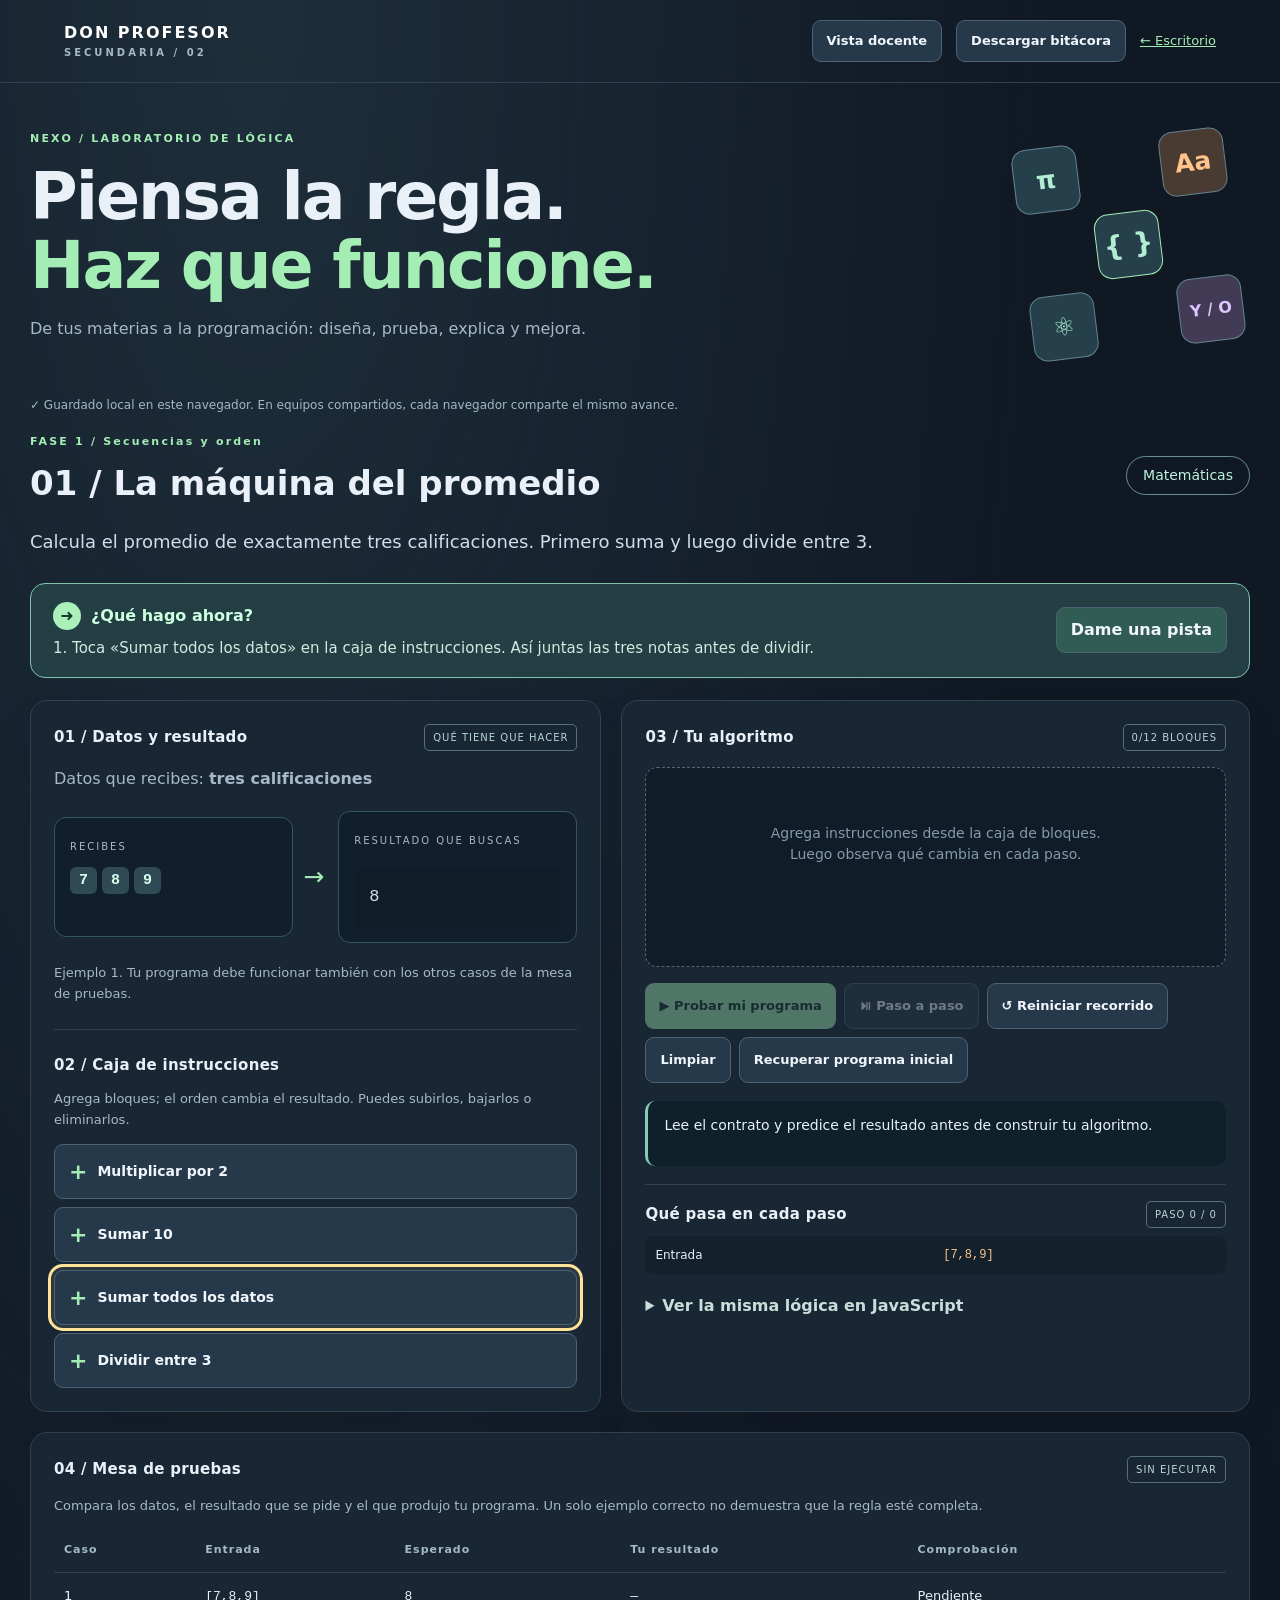
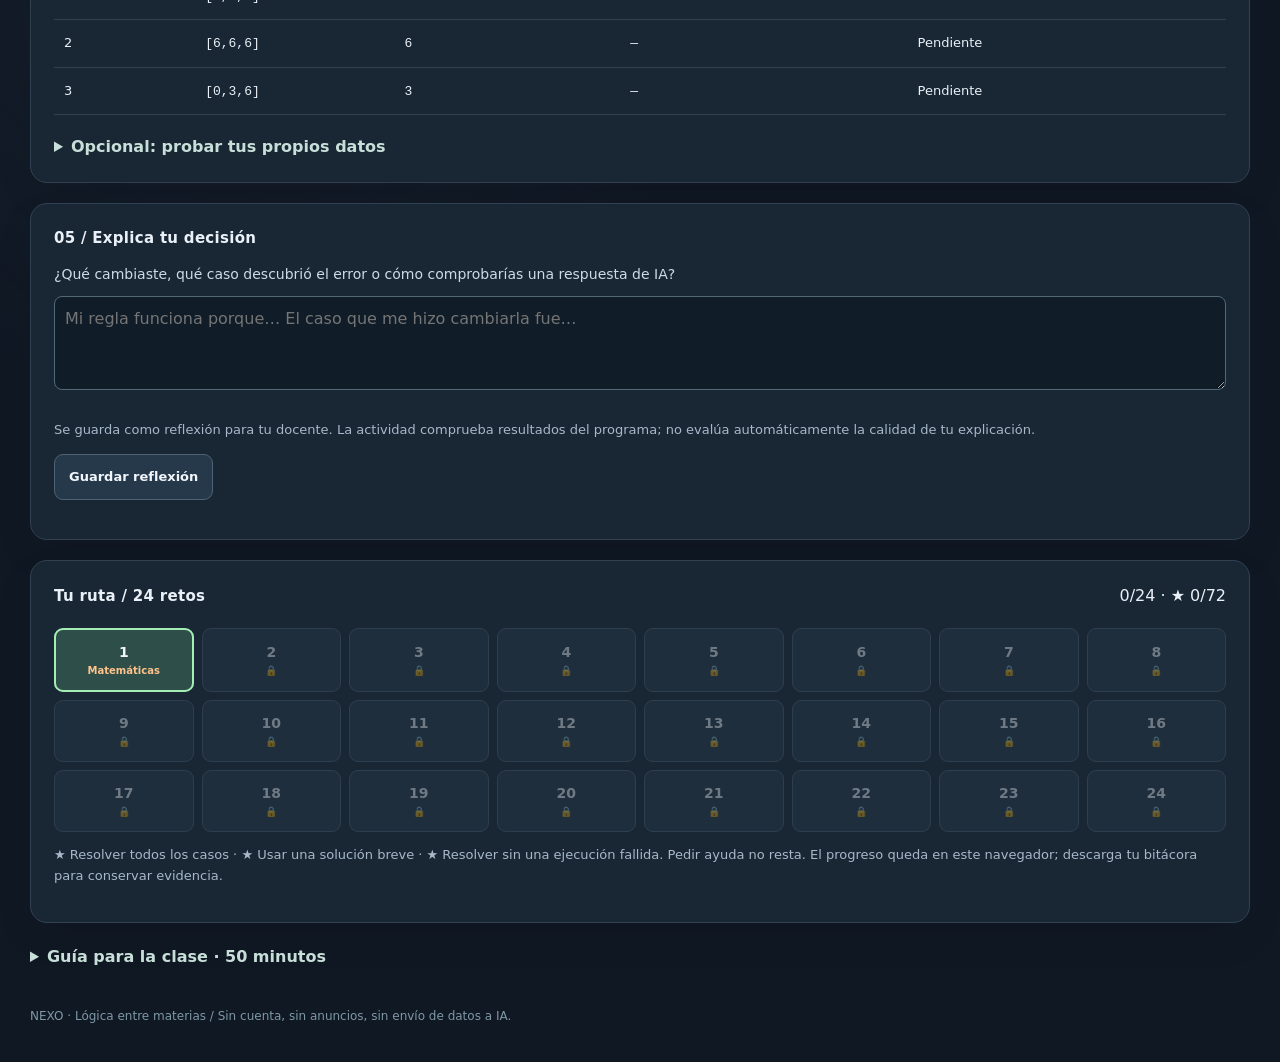
==== logica-lab/index.html @ 77e98a75 "Crear Aula OS de secundaria 2 y NEXO de lógica entre materias" ====
<!doctype html><html lang="es"><head><meta charset="utf-8"><meta name="viewport" content="width=device-width,initial-scale=1"><title>NEXO · Lógica entre materias · Secundaria 2</title><link rel="stylesheet" href="style.css?v=2"></head><body><header><a href="../" class="brand">DON PROFESOR <small>SECUNDARIA / 02</small></a><div class="head-actions"><button id="teacher">Vista docente</button><button id="export">Descargar bitácora</button><a href="../">← Escritorio</a></div></header><main><section class="hero"><div><div class="eyebrow">NEXO / LABORATORIO DE LÓGICA</div><h1>Piensa la regla.<br><span>Haz que funcione.</span></h1><p>De tus materias a la programación: diseña, prueba, explica y mejora.</p></div><div class="orbit" aria-hidden="true"><b>π</b><b>Aa</b><strong>{ }</strong><b>⚛</b><b>Y / O</b></div></section><div id="storage" role="status" class="storage"></div><div id="teacherBanner" hidden class="notice">Vista docente: explora todos los retos. Las pruebas no cambian estrellas, borradores ni reflexiones de los alumnos.</div><section class="mission-head"><div><div id="phase" class="eyebrow"></div><h2 id="title"></h2></div><span id="subject" class="subject"></span></section><p id="goal" class="goal"></p><aside class="coach" aria-label="Guía de la actividad"><div><span class="coach-icon" aria-hidden="true">➜</span><strong>¿Qué hago ahora?</strong><p id="coachText" aria-live="polite"></p></div><button id="hint">Dame una pista</button></aside><div class="workspace"><section class="panel"><div class="panel-head"><h3>01 / Datos y resultado</h3><span class="tag">QUÉ TIENE QUE HACER</span></div><p class="muted">Datos que recibes: <strong id="inputName"></strong></p><div class="data-flow"><div><small>RECIBES</small><div id="inputVisual"></div></div><span class="flow-arrow" aria-hidden="true">→</span><div><small>RESULTADO QUE BUSCAS</small><div id="expectedVisual"></div></div></div><p class="muted small">Ejemplo 1. Tu programa debe funcionar también con los otros casos de la mesa de pruebas.</p><div id="specArea" hidden><h3>La petición que darías a una IA</h3><p class="muted small">Define entrada, regla, caso especial y salida. Luego comprueba la lógica. Esta actividad no se conecta a una IA.</p><div id="specFields"></div><button id="generatePrompt">Construir petición</button><pre id="promptText" class="prompt"></pre><p id="specFeedback" role="status"></p></div><hr><h3>02 / Caja de instrucciones</h3><p class="muted small">Agrega bloques; el orden cambia el resultado. Puedes subirlos, bajarlos o eliminarlos.</p><div id="palette" class="palette"></div></section><section class="panel program-panel" id="editor"><div class="panel-head"><h3>03 / Tu algoritmo</h3><span id="blockCount" class="tag"></span></div><ol id="program"></ol><div class="actions"><button id="run" class="primary">▶ Probar mi programa</button><button id="step">⏯ Paso a paso</button><button id="restartTrace">↺ Reiniciar recorrido</button><button id="clear">Limpiar</button><button id="restore">Recuperar programa inicial</button></div><div id="status" class="feedback" role="status" aria-live="polite"></div><div class="trace"><div class="panel-head"><h3>Qué pasa en cada paso</h3><span id="traceCount" class="tag"></span></div><div id="traceRows"></div></div><details><summary>Ver la misma lógica en JavaScript</summary><p class="small muted">Cada bloque corresponde a una instrucción de esta función. No necesitas memorizar la sintaxis todavía.</p><pre id="code"></pre></details></section></div><section class="panel test-panel"><div class="panel-head"><h3>04 / Mesa de pruebas</h3><span id="testScore" class="tag">SIN EJECUTAR</span></div><p class="muted small">Compara los datos, el resultado que se pide y el que produjo tu programa. Un solo ejemplo correcto no demuestra que la regla esté completa.</p><div class="table-scroll"><table><thead><tr><th>Caso</th><th>Entrada</th><th>Esperado</th><th>Tu resultado</th><th>Comprobación</th></tr></thead><tbody id="tests"></tbody></table></div><details><summary>Opcional: probar tus propios datos</summary><div class="custom"><label>Prueba un dato propio en formato JSON <input id="customInput" aria-label="Dato propio en JSON" placeholder='Ejemplo: [6,8,10] o "hola mundo"'></label><button id="customRun">Explorar otro dato</button><output id="customOutput"></output></div><p class="small muted">El dato propio sirve para explorar: no tiene una respuesta esperada automática y no suma estrellas.</p></details></section><section class="panel reflection"><h3>05 / Explica tu decisión</h3><label for="reflection">¿Qué cambiaste, qué caso descubrió el error o cómo comprobarías una respuesta de IA?</label><textarea id="reflection" rows="3" maxlength="1500" placeholder="Mi regla funciona porque… El caso que me hizo cambiarla fue…"></textarea><p class="small muted">Se guarda como reflexión para tu docente. La actividad comprueba resultados del programa; no evalúa automáticamente la calidad de tu explicación.</p><div class="actions"><button id="saveReflection">Guardar reflexión</button><button id="next" class="primary" hidden>Siguiente reto →</button></div><p id="reflectionSaved" role="status"></p></section><section class="panel map"><div class="panel-head"><h3>Tu ruta / 24 retos</h3><span id="progress"></span></div><div id="missionMap"></div><p class="muted small">★ Resolver todos los casos · ★ Usar una solución breve · ★ Resolver sin una ejecución fallida. Pedir ayuda no resta. El progreso queda en este navegador; descarga tu bitácora para conservar evidencia.</p></section><details class="guide"><summary>Guía para la clase · 50 minutos</summary><p>5 minutos: leer el contrato y predecir. 20 minutos: construir y probar tres o cuatro retos. 10 minutos: comparar soluciones por parejas. 10 minutos: explicar un error y escribir una petición precisa. 5 minutos: descargar la bitácora.</p><p>Las fases son secuencias (1–4), datos y variables (5–8), decisiones (9–12), recorridos de listas (13–16), depuración (17–20) y especificaciones para IA (21–24). No hace falta terminar todo en una sesión. La vista docente permite revisar cualquiera.</p><p>Las pruebas son ejemplos definidos para cada reto; superarlas no demuestra que un programa funcione para todas las entradas imaginables. Pide a los alumnos un contraejemplo o una prueba adicional.</p></details><footer>NEXO · Lógica entre materias / Sin cuenta, sin anuncios, sin envío de datos a IA.</footer><button id="jumpProgram" class="jump-program">Ver mi programa ↓</button></main><script src="engine.js"></script><script src="game.js?v=2"></script></body></html>
---- logica-lab/style.css ----
:root{font:16px/1.5 system-ui,sans-serif;color:#e9f0f7;background:#101824;--line:#314152;--muted:#a7b8c9;--green:#a4edb4;--orange:#ffc38b}*{box-sizing:border-box}[hidden]{display:none!important}body{margin:0;background:radial-gradient(ellipse at 20% 0,#29424e88,transparent 55%),#101824}button,input,select,textarea{font:inherit}button,a{touch-action:manipulation}button{cursor:pointer;padding:10px 14px;border-radius:9px;border:1px solid #4d6274;background:#26394a;color:#f0f6fb;font-weight:650}button:hover:not(:disabled){background:#3c5366}button:disabled{opacity:.4;cursor:default}button:focus-visible,a:focus-visible,summary:focus-visible,input:focus-visible,textarea:focus-visible,select:focus-visible{outline:3px solid var(--orange);outline-offset:3px}a{color:var(--green)}header{padding:20px 5%;border-bottom:1px solid var(--line);display:flex;justify-content:space-between;align-items:center;gap:20px}.brand{text-decoration:none;letter-spacing:2px;font-weight:900;color:#fff}.brand small{display:block;color:var(--muted);font-size:10px;letter-spacing:3px}.head-actions{display:flex;gap:14px;align-items:center;flex-wrap:wrap}.head-actions button{font-size:13px}main{max-width:1360px;margin:auto;padding:30px}.hero{display:flex;justify-content:space-between;align-items:center;gap:25px;margin:10px 0 30px}h1{font-size:clamp(36px,5.2vw,65px);letter-spacing:-2px;line-height:1.07;margin:14px 0}h1 span{color:var(--green)}h2{font-size:clamp(24px,3vw,34px);margin:8px 0}h3{font-size:15px;letter-spacing:.3px;margin:0 0 12px}.eyebrow{font-size:11px;font-weight:800;letter-spacing:2.2px;color:var(--green)}.hero p{color:var(--muted);max-width:600px}.orbit{display:grid;grid-template-columns:repeat(3,65px);grid-template-rows:repeat(3,65px);gap:9px;transform:rotate(-7deg);padding:15px}.orbit b,.orbit strong{border:1px solid #658490;border-radius:14px;display:grid;place-items:center;font-size:25px;background:#25404a;color:#b3eed4}.orbit b:nth-child(2){grid-column:3;color:var(--orange);background:#493b31}.orbit strong{grid-column:2;grid-row:2;font-size:28px;border-color:var(--green)}.orbit b:nth-last-child(2){grid-row:3}.orbit b:last-child{grid-row:3;grid-column:3;font-size:16px;background:#413b55;color:#ddc6ff}.mission-head{display:flex;justify-content:space-between;align-items:center;gap:15px;padding-top:20px}.subject{border:1px solid #6a8e91;color:#bcf2df;border-radius:30px;padding:8px 16px;font-size:14px;white-space:nowrap}.goal{max-width:1050px;color:#cfdeea;font-size:18px;line-height:1.7;margin:10px 0 25px}.workspace{display:grid;grid-template-columns:1fr 1.1fr;gap:20px}.panel{background:#192735;border:1px solid var(--line);border-radius:17px;padding:23px;box-shadow:0 15px 40px #0001}.panel-head{display:flex;justify-content:space-between;align-items:center;gap:10px;flex-wrap:wrap}.panel-head h3{margin:0}.tag{font-size:10px;letter-spacing:1px;border:1px solid #567079;color:#b7d6d6;border-radius:5px;padding:5px 8px}.muted{color:var(--muted)}.small{font-size:13px;line-height:1.6}.data-flow{display:grid;grid-template-columns:1fr 25px 1fr;gap:10px;align-items:center;margin:20px 0}.data-flow>div{background:#101f2b;border:1px solid #365564;border-radius:12px;padding:15px;min-height:120px;overflow-wrap:anywhere}.data-flow small{font-size:10px;letter-spacing:2px;color:var(--muted)}.data-flow .flow-arrow{color:var(--green);font-size:25px}.data-flow pre{font-size:17px;white-space:pre-wrap;margin-bottom:0}.chips{display:flex;flex-wrap:wrap;gap:5px;margin:10px 0}.chip{background:#2f4a55;color:#d4ffed;border-radius:6px;padding:5px 9px;font:600 15px ui-monospace,monospace}hr{border:0;border-top:1px solid var(--line);margin:24px 0}.palette{display:grid;gap:8px}.palette button{text-align:left;display:flex;gap:10px;align-items:center;font-size:14px}.palette button:before{content:'+';font-size:22px;color:var(--green)}#program{list-style:none;padding:10px;min-height:200px;max-height:400px;overflow:auto;counter-reset:blocks;border:1px dashed #536976;border-radius:12px;background:#101c28}#program:empty:after{content:'Agrega instrucciones desde la caja de bloques.\a Luego observa qué cambia en cada paso.';white-space:pre-line;color:#849baa;display:block;text-align:center;padding:45px 15px;font-size:14px}#program li{display:flex;align-items:center;gap:7px;border:1px solid #4b6b75;border-left:4px solid #9fdfbc;background:#253f49;border-radius:9px;padding:9px;margin:8px 0}#program li:before{counter-increment:blocks;content:counter(blocks);font:12px ui-monospace,monospace;color:#a7c3cf}#program li.active{background:#4c422b;border-color:var(--orange)}#program li .label{flex:1;font-size:14px}#program li button{padding:4px 7px;font-size:12px}.actions{display:flex;gap:8px;flex-wrap:wrap}.actions button{font-size:13px}.primary{background:var(--green);color:#153529;border:0}.primary:hover:not(:disabled){background:#c6fbd1}.feedback{margin:18px 0;padding:14px 16px;border-radius:10px;background:#0e202a;border-left:3px solid #88c9b8;min-height:65px;font-size:14px}.trace{border-top:1px solid var(--line);padding-top:16px}.trace-row{display:grid;grid-template-columns:1fr 1fr;gap:15px;margin:8px 0;background:#12212c;padding:10px;border-radius:7px;font-size:12px}.trace-row code{color:var(--orange);overflow-wrap:anywhere}details{margin-top:20px}summary{cursor:pointer;color:#c7dfd8;font-weight:700}pre{white-space:pre-wrap;overflow-wrap:anywhere;font:13px/1.7 ui-monospace,monospace;color:#d6e3ec;background:#101c27;border-radius:9px;padding:15px}details pre{max-height:350px;overflow:auto}.test-panel,.reflection,.map{margin-top:20px}.table-scroll{overflow:auto}table{width:100%;border-collapse:collapse;font-size:13px}th,td{text-align:left;padding:13px 10px;border-bottom:1px solid var(--line);vertical-align:top;max-width:350px;overflow-wrap:anywhere}th{font-size:11px;color:#a4bbc7;letter-spacing:1px}td code{white-space:pre-wrap}.pass{color:#a4edb4}.fail{color:#ffb7a2}.custom{display:flex;gap:12px;flex-wrap:wrap;align-items:end;margin-top:20px}.custom label{flex:1;min-width:200px;font-size:13px}.custom input{display:block;width:100%;margin-top:7px}input,select,textarea{background:#101d28;border:1px solid #536976;border-radius:8px;padding:10px;color:#eef7fb}textarea{width:100%;resize:vertical;margin:10px 0}.custom output{width:100%;color:var(--orange);overflow-wrap:anywhere}.reflection label{font-size:14px;color:#cadbe7}#missionMap{display:grid;grid-template-columns:repeat(8,1fr);gap:8px;margin-top:20px}#missionMap button{padding:12px 5px;font-size:14px}#missionMap small{display:block;font-size:10px;color:var(--orange)}#missionMap .current{border:2px solid var(--green);background:#2d4e49}.storage{font-size:12px;color:#a1bac4}.notice{background:#51432c;color:#ffe4b8;padding:12px 16px;border-radius:10px;margin:18px 0}#specFields{display:grid;gap:9px}#specFields label{font-size:12px;color:#d1e2ee}#specFields select{width:100%;display:block;margin-top:5px;font-size:13px}.prompt:empty{display:none}#generatePrompt{margin-top:12px}.guide{line-height:1.8;color:#b4c6d1}footer{padding:35px 0 10px;color:#7f98a6;font-size:12px}.head-actions a{font-size:13px}
@media(max-width:850px){.workspace{grid-template-columns:1fr}.orbit{display:none}.hero{margin-bottom:10px}#missionMap{grid-template-columns:repeat(6,1fr)}}@media(max-width:500px){main{padding:18px}header{padding:15px;flex-wrap:wrap}.head-actions{gap:8px}.head-actions button{padding:7px 10px}h1{font-size:39px}.panel{padding:17px}.mission-head{align-items:start;flex-direction:column;gap:5px}.goal{font-size:16px}.data-flow{grid-template-columns:1fr}.flow-arrow{display:none}#missionMap{grid-template-columns:repeat(4,1fr)}.data-flow>div{min-height:90px}}
@media(prefers-reduced-motion:no-preference){.orbit{animation:drift 5s ease-in-out infinite}@keyframes drift{50%{translate:0 -7px}}#program li.active{animation:flash .7s}@keyframes flash{50%{filter:brightness(1.5)}}}
.coach{display:flex;justify-content:space-between;align-items:center;gap:20px;background:#233f44;border:1px solid #83c2aa;border-radius:15px;padding:18px 22px;margin:18px 0 22px}.coach p{margin:7px 0 0;color:#d0ece0;font-size:15px;max-width:900px}.coach strong{color:#cdffe1;font-size:16px}.coach-icon{display:inline-grid;place-items:center;background:#abefbb;color:#16392d;border-radius:50%;width:28px;height:28px;margin-right:10px}.coach button{white-space:nowrap;background:#315c54}.suggested{outline:3px solid #ffe398!important;outline-offset:3px;box-shadow:0 0 0 6px #ffe39815}.palette button{min-height:53px}.actions button{min-height:46px}#program li button{min-width:44px;min-height:44px;padding:5px 8px}#editor{scroll-margin-top:18px}.jump-program{display:none}.custom label{line-height:1.7}select,input{min-height:44px}#next{font-size:16px}.reflection .actions{margin-bottom:10px}
@media(max-width:850px){.jump-program{display:block;position:fixed;bottom:14px;left:50%;transform:translateX(-50%);z-index:6;box-shadow:0 6px 30px #0007;background:#a4edb4;color:#16392d;border:2px solid #e5ffdb;padding:12px 20px;font-size:15px;white-space:nowrap}footer{padding-bottom:80px}.coach{align-items:start;flex-direction:column;gap:13px}.coach button{width:100%}#program li{flex-wrap:wrap}#program li .label{width:calc(100% - 30px);flex:initial}#program li button{flex:1;margin-top:5px}}
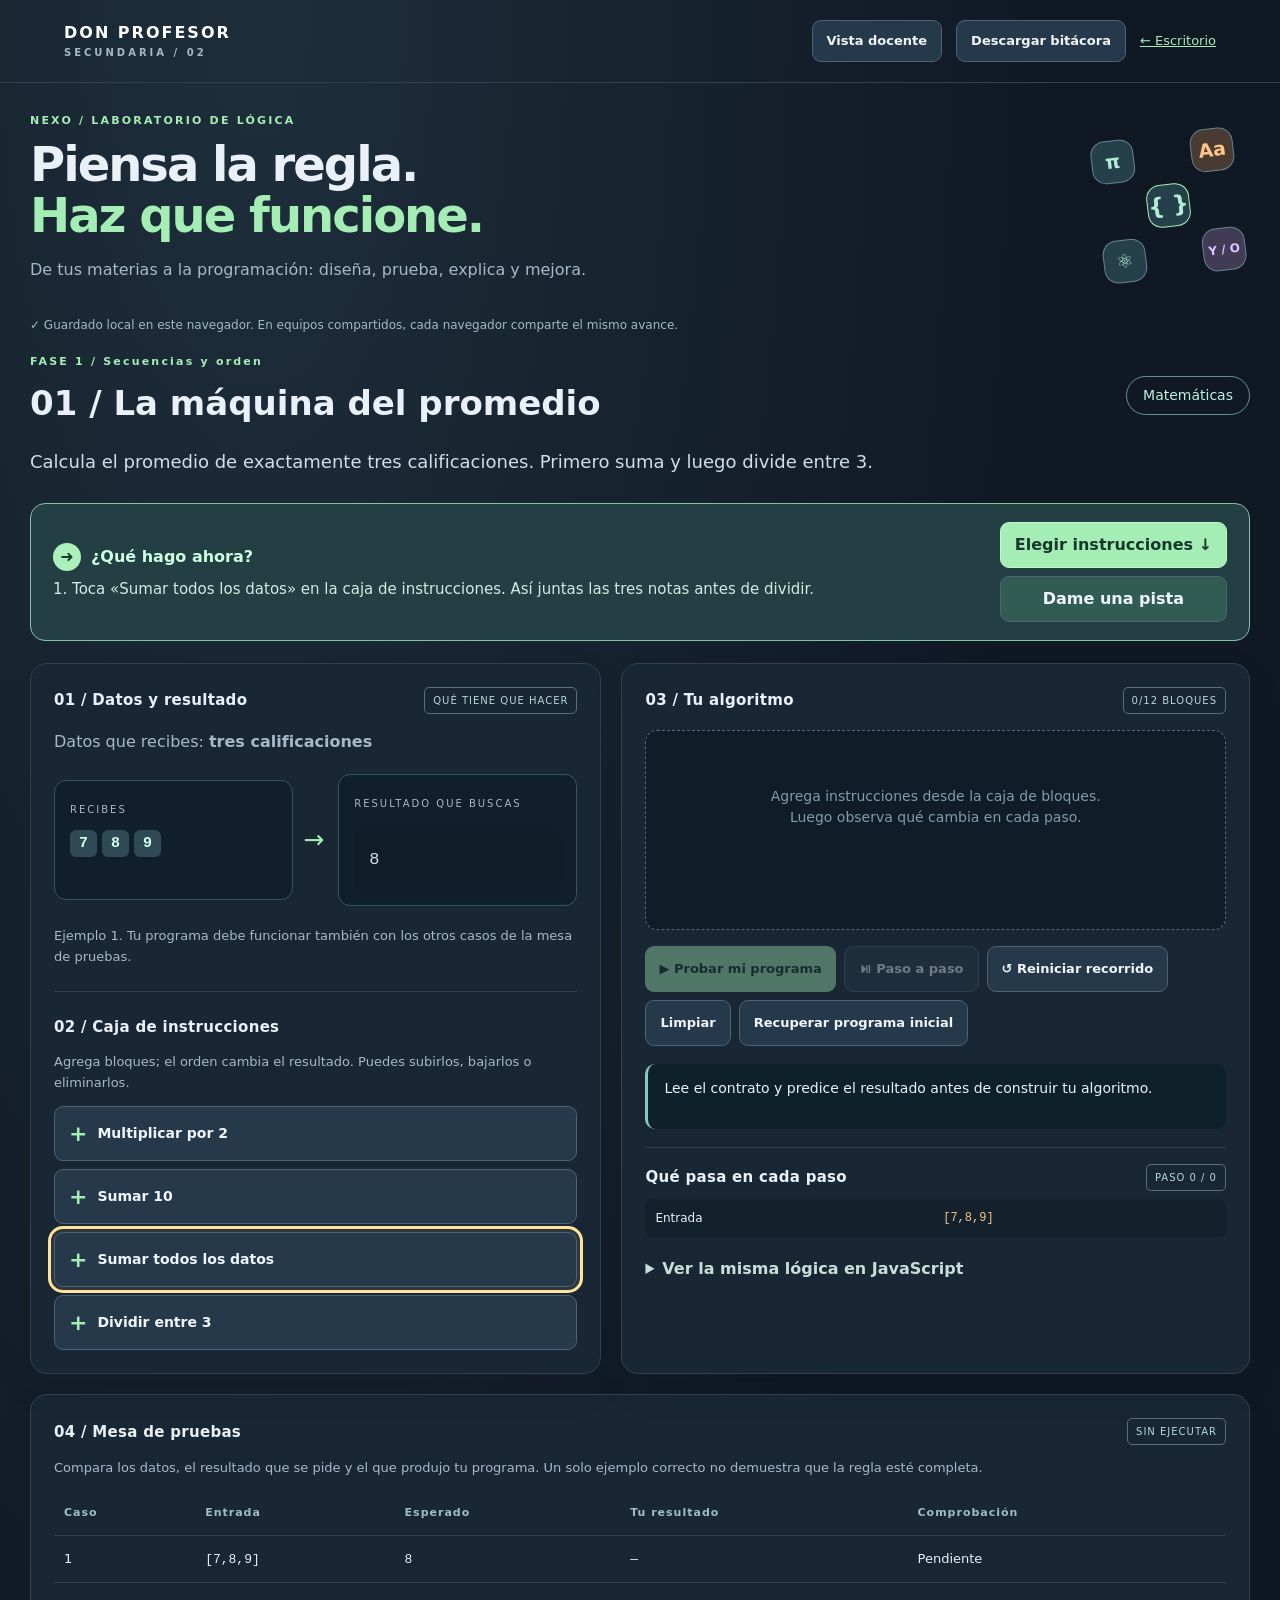
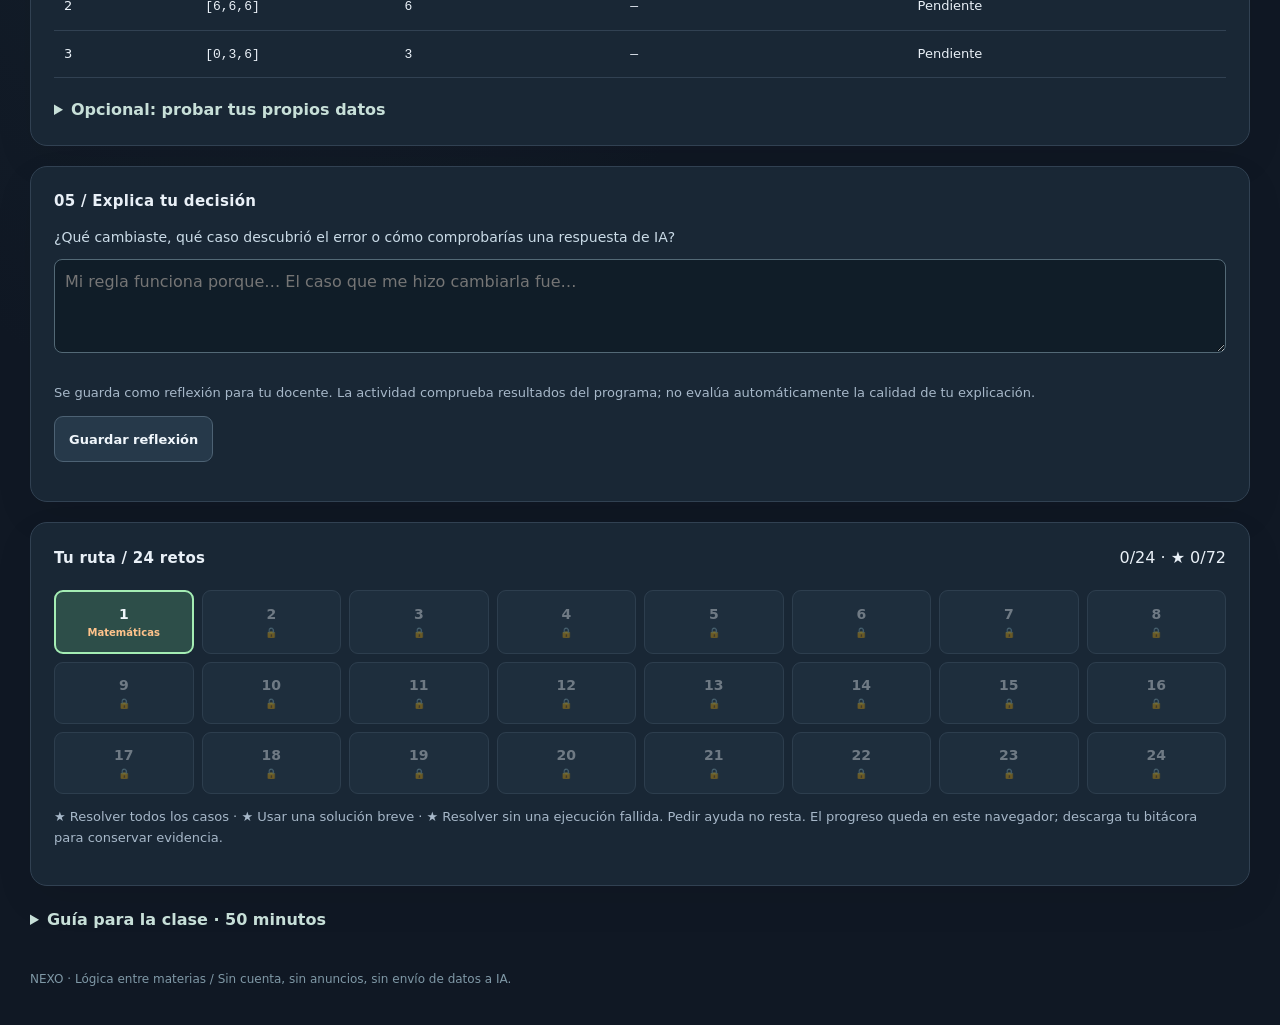
==== commit e4c1ecdb: "Facilitar el acceso táctil a instrucciones y reducir la cabecera" ====
--- a/logica-lab/index.html
+++ b/logica-lab/index.html
@@ -1 +1 @@
-<!doctype html><html lang="es"><head><meta charset="utf-8"><meta name="viewport" content="width=device-width,initial-scale=1"><title>NEXO · Lógica entre materias · Secundaria 2</title><link rel="stylesheet" href="style.css?v=2"></head><body><header><a href="../" class="brand">DON PROFESOR <small>SECUNDARIA / 02</small></a><div class="head-actions"><button id="teacher">Vista docente</button><button id="export">Descargar bitácora</button><a href="../">← Escritorio</a></div></header><main><section class="hero"><div><div class="eyebrow">NEXO / LABORATORIO DE LÓGICA</div><h1>Piensa la regla.<br><span>Haz que funcione.</span></h1><p>De tus materias a la programación: diseña, prueba, explica y mejora.</p></div><div class="orbit" aria-hidden="true"><b>π</b><b>Aa</b><strong>{ }</strong><b>⚛</b><b>Y / O</b></div></section><div id="storage" role="status" class="storage"></div><div id="teacherBanner" hidden class="notice">Vista docente: explora todos los retos. Las pruebas no cambian estrellas, borradores ni reflexiones de los alumnos.</div><section class="mission-head"><div><div id="phase" class="eyebrow"></div><h2 id="title"></h2></div><span id="subject" class="subject"></span></section><p id="goal" class="goal"></p><aside class="coach" aria-label="Guía de la actividad"><div><span class="coach-icon" aria-hidden="true">➜</span><strong>¿Qué hago ahora?</strong><p id="coachText" aria-live="polite"></p></div><button id="hint">Dame una pista</button></aside><div class="workspace"><section class="panel"><div class="panel-head"><h3>01 / Datos y resultado</h3><span class="tag">QUÉ TIENE QUE HACER</span></div><p class="muted">Datos que recibes: <strong id="inputName"></strong></p><div class="data-flow"><div><small>RECIBES</small><div id="inputVisual"></div></div><span class="flow-arrow" aria-hidden="true">→</span><div><small>RESULTADO QUE BUSCAS</small><div id="expectedVisual"></div></div></div><p class="muted small">Ejemplo 1. Tu programa debe funcionar también con los otros casos de la mesa de pruebas.</p><div id="specArea" hidden><h3>La petición que darías a una IA</h3><p class="muted small">Define entrada, regla, caso especial y salida. Luego comprueba la lógica. Esta actividad no se conecta a una IA.</p><div id="specFields"></div><button id="generatePrompt">Construir petición</button><pre id="promptText" class="prompt"></pre><p id="specFeedback" role="status"></p></div><hr><h3>02 / Caja de instrucciones</h3><p class="muted small">Agrega bloques; el orden cambia el resultado. Puedes subirlos, bajarlos o eliminarlos.</p><div id="palette" class="palette"></div></section><section class="panel program-panel" id="editor"><div class="panel-head"><h3>03 / Tu algoritmo</h3><span id="blockCount" class="tag"></span></div><ol id="program"></ol><div class="actions"><button id="run" class="primary">▶ Probar mi programa</button><button id="step">⏯ Paso a paso</button><button id="restartTrace">↺ Reiniciar recorrido</button><button id="clear">Limpiar</button><button id="restore">Recuperar programa inicial</button></div><div id="status" class="feedback" role="status" aria-live="polite"></div><div class="trace"><div class="panel-head"><h3>Qué pasa en cada paso</h3><span id="traceCount" class="tag"></span></div><div id="traceRows"></div></div><details><summary>Ver la misma lógica en JavaScript</summary><p class="small muted">Cada bloque corresponde a una instrucción de esta función. No necesitas memorizar la sintaxis todavía.</p><pre id="code"></pre></details></section></div><section class="panel test-panel"><div class="panel-head"><h3>04 / Mesa de pruebas</h3><span id="testScore" class="tag">SIN EJECUTAR</span></div><p class="muted small">Compara los datos, el resultado que se pide y el que produjo tu programa. Un solo ejemplo correcto no demuestra que la regla esté completa.</p><div class="table-scroll"><table><thead><tr><th>Caso</th><th>Entrada</th><th>Esperado</th><th>Tu resultado</th><th>Comprobación</th></tr></thead><tbody id="tests"></tbody></table></div><details><summary>Opcional: probar tus propios datos</summary><div class="custom"><label>Prueba un dato propio en formato JSON <input id="customInput" aria-label="Dato propio en JSON" placeholder='Ejemplo: [6,8,10] o "hola mundo"'></label><button id="customRun">Explorar otro dato</button><output id="customOutput"></output></div><p class="small muted">El dato propio sirve para explorar: no tiene una respuesta esperada automática y no suma estrellas.</p></details></section><section class="panel reflection"><h3>05 / Explica tu decisión</h3><label for="reflection">¿Qué cambiaste, qué caso descubrió el error o cómo comprobarías una respuesta de IA?</label><textarea id="reflection" rows="3" maxlength="1500" placeholder="Mi regla funciona porque… El caso que me hizo cambiarla fue…"></textarea><p class="small muted">Se guarda como reflexión para tu docente. La actividad comprueba resultados del programa; no evalúa automáticamente la calidad de tu explicación.</p><div class="actions"><button id="saveReflection">Guardar reflexión</button><button id="next" class="primary" hidden>Siguiente reto →</button></div><p id="reflectionSaved" role="status"></p></section><section class="panel map"><div class="panel-head"><h3>Tu ruta / 24 retos</h3><span id="progress"></span></div><div id="missionMap"></div><p class="muted small">★ Resolver todos los casos · ★ Usar una solución breve · ★ Resolver sin una ejecución fallida. Pedir ayuda no resta. El progreso queda en este navegador; descarga tu bitácora para conservar evidencia.</p></section><details class="guide"><summary>Guía para la clase · 50 minutos</summary><p>5 minutos: leer el contrato y predecir. 20 minutos: construir y probar tres o cuatro retos. 10 minutos: comparar soluciones por parejas. 10 minutos: explicar un error y escribir una petición precisa. 5 minutos: descargar la bitácora.</p><p>Las fases son secuencias (1–4), datos y variables (5–8), decisiones (9–12), recorridos de listas (13–16), depuración (17–20) y especificaciones para IA (21–24). No hace falta terminar todo en una sesión. La vista docente permite revisar cualquiera.</p><p>Las pruebas son ejemplos definidos para cada reto; superarlas no demuestra que un programa funcione para todas las entradas imaginables. Pide a los alumnos un contraejemplo o una prueba adicional.</p></details><footer>NEXO · Lógica entre materias / Sin cuenta, sin anuncios, sin envío de datos a IA.</footer><button id="jumpProgram" class="jump-program">Ver mi programa ↓</button></main><script src="engine.js"></script><script src="game.js?v=2"></script></body></html>
+<!doctype html><html lang="es"><head><meta charset="utf-8"><meta name="viewport" content="width=device-width,initial-scale=1"><title>NEXO · Lógica entre materias · Secundaria 2</title><link rel="stylesheet" href="style.css?v=2"></head><body><header><a href="../" class="brand">DON PROFESOR <small>SECUNDARIA / 02</small></a><div class="head-actions"><button id="teacher">Vista docente</button><button id="export">Descargar bitácora</button><a href="../">← Escritorio</a></div></header><main><section class="hero"><div><div class="eyebrow">NEXO / LABORATORIO DE LÓGICA</div><h1>Piensa la regla.<br><span>Haz que funcione.</span></h1><p>De tus materias a la programación: diseña, prueba, explica y mejora.</p></div><div class="orbit" aria-hidden="true"><b>π</b><b>Aa</b><strong>{ }</strong><b>⚛</b><b>Y / O</b></div></section><div id="storage" role="status" class="storage"></div><div id="teacherBanner" hidden class="notice">Vista docente: explora todos los retos. Las pruebas no cambian estrellas, borradores ni reflexiones de los alumnos.</div><section class="mission-head"><div><div id="phase" class="eyebrow"></div><h2 id="title"></h2></div><span id="subject" class="subject"></span></section><p id="goal" class="goal"></p><aside class="coach" aria-label="Guía de la actividad"><div><span class="coach-icon" aria-hidden="true">➜</span><strong>¿Qué hago ahora?</strong><p id="coachText" aria-live="polite"></p></div><div class="coach-actions"><button id="jumpBlocks">Elegir instrucciones ↓</button><button id="hint">Dame una pista</button></div></aside><div class="workspace"><section class="panel"><div class="panel-head"><h3>01 / Datos y resultado</h3><span class="tag">QUÉ TIENE QUE HACER</span></div><p class="muted">Datos que recibes: <strong id="inputName"></strong></p><div class="data-flow"><div><small>RECIBES</small><div id="inputVisual"></div></div><span class="flow-arrow" aria-hidden="true">→</span><div><small>RESULTADO QUE BUSCAS</small><div id="expectedVisual"></div></div></div><p class="muted small">Ejemplo 1. Tu programa debe funcionar también con los otros casos de la mesa de pruebas.</p><div id="specArea" hidden><h3>La petición que darías a una IA</h3><p class="muted small">Define entrada, regla, caso especial y salida. Luego comprueba la lógica. Esta actividad no se conecta a una IA.</p><div id="specFields"></div><button id="generatePrompt">Construir petición</button><pre id="promptText" class="prompt"></pre><p id="specFeedback" role="status"></p></div><hr><h3>02 / Caja de instrucciones</h3><p class="muted small">Agrega bloques; el orden cambia el resultado. Puedes subirlos, bajarlos o eliminarlos.</p><div id="palette" class="palette"></div></section><section class="panel program-panel" id="editor"><div class="panel-head"><h3>03 / Tu algoritmo</h3><span id="blockCount" class="tag"></span></div><ol id="program"></ol><div class="actions"><button id="run" class="primary">▶ Probar mi programa</button><button id="step">⏯ Paso a paso</button><button id="restartTrace">↺ Reiniciar recorrido</button><button id="clear">Limpiar</button><button id="restore">Recuperar programa inicial</button></div><div id="status" class="feedback" role="status" aria-live="polite"></div><div class="trace"><div class="panel-head"><h3>Qué pasa en cada paso</h3><span id="traceCount" class="tag"></span></div><div id="traceRows"></div></div><details><summary>Ver la misma lógica en JavaScript</summary><p class="small muted">Cada bloque corresponde a una instrucción de esta función. No necesitas memorizar la sintaxis todavía.</p><pre id="code"></pre></details></section></div><section class="panel test-panel"><div class="panel-head"><h3>04 / Mesa de pruebas</h3><span id="testScore" class="tag">SIN EJECUTAR</span></div><p class="muted small">Compara los datos, el resultado que se pide y el que produjo tu programa. Un solo ejemplo correcto no demuestra que la regla esté completa.</p><div class="table-scroll"><table><thead><tr><th>Caso</th><th>Entrada</th><th>Esperado</th><th>Tu resultado</th><th>Comprobación</th></tr></thead><tbody id="tests"></tbody></table></div><details><summary>Opcional: probar tus propios datos</summary><div class="custom"><label>Prueba un dato propio en formato JSON <input id="customInput" aria-label="Dato propio en JSON" placeholder='Ejemplo: [6,8,10] o "hola mundo"'></label><button id="customRun">Explorar otro dato</button><output id="customOutput"></output></div><p class="small muted">El dato propio sirve para explorar: no tiene una respuesta esperada automática y no suma estrellas.</p></details></section><section class="panel reflection"><h3>05 / Explica tu decisión</h3><label for="reflection">¿Qué cambiaste, qué caso descubrió el error o cómo comprobarías una respuesta de IA?</label><textarea id="reflection" rows="3" maxlength="1500" placeholder="Mi regla funciona porque… El caso que me hizo cambiarla fue…"></textarea><p class="small muted">Se guarda como reflexión para tu docente. La actividad comprueba resultados del programa; no evalúa automáticamente la calidad de tu explicación.</p><div class="actions"><button id="saveReflection">Guardar reflexión</button><button id="next" class="primary" hidden>Siguiente reto →</button></div><p id="reflectionSaved" role="status"></p></section><section class="panel map"><div class="panel-head"><h3>Tu ruta / 24 retos</h3><span id="progress"></span></div><div id="missionMap"></div><p class="muted small">★ Resolver todos los casos · ★ Usar una solución breve · ★ Resolver sin una ejecución fallida. Pedir ayuda no resta. El progreso queda en este navegador; descarga tu bitácora para conservar evidencia.</p></section><details class="guide"><summary>Guía para la clase · 50 minutos</summary><p>5 minutos: leer el contrato y predecir. 20 minutos: construir y probar tres o cuatro retos. 10 minutos: comparar soluciones por parejas. 10 minutos: explicar un error y escribir una petición precisa. 5 minutos: descargar la bitácora.</p><p>Las fases son secuencias (1–4), datos y variables (5–8), decisiones (9–12), recorridos de listas (13–16), depuración (17–20) y especificaciones para IA (21–24). No hace falta terminar todo en una sesión. La vista docente permite revisar cualquiera.</p><p>Las pruebas son ejemplos definidos para cada reto; superarlas no demuestra que un programa funcione para todas las entradas imaginables. Pide a los alumnos un contraejemplo o una prueba adicional.</p></details><footer>NEXO · Lógica entre materias / Sin cuenta, sin anuncios, sin envío de datos a IA.</footer><button id="jumpProgram" class="jump-program">Ver mi programa ↓</button></main><script src="engine.js"></script><script src="game.js?v=2"></script></body></html>
--- a/logica-lab/style.css
+++ b/logica-lab/style.css
@@ -3,3 +3,5 @@
 @media(prefers-reduced-motion:no-preference){.orbit{animation:drift 5s ease-in-out infinite}@keyframes drift{50%{translate:0 -7px}}#program li.active{animation:flash .7s}@keyframes flash{50%{filter:brightness(1.5)}}}
 .coach{display:flex;justify-content:space-between;align-items:center;gap:20px;background:#233f44;border:1px solid #83c2aa;border-radius:15px;padding:18px 22px;margin:18px 0 22px}.coach p{margin:7px 0 0;color:#d0ece0;font-size:15px;max-width:900px}.coach strong{color:#cdffe1;font-size:16px}.coach-icon{display:inline-grid;place-items:center;background:#abefbb;color:#16392d;border-radius:50%;width:28px;height:28px;margin-right:10px}.coach button{white-space:nowrap;background:#315c54}.suggested{outline:3px solid #ffe398!important;outline-offset:3px;box-shadow:0 0 0 6px #ffe39815}.palette button{min-height:53px}.actions button{min-height:46px}#program li button{min-width:44px;min-height:44px;padding:5px 8px}#editor{scroll-margin-top:18px}.jump-program{display:none}.custom label{line-height:1.7}select,input{min-height:44px}#next{font-size:16px}.reflection .actions{margin-bottom:10px}
 @media(max-width:850px){.jump-program{display:block;position:fixed;bottom:14px;left:50%;transform:translateX(-50%);z-index:6;box-shadow:0 6px 30px #0007;background:#a4edb4;color:#16392d;border:2px solid #e5ffdb;padding:12px 20px;font-size:15px;white-space:nowrap}footer{padding-bottom:80px}.coach{align-items:start;flex-direction:column;gap:13px}.coach button{width:100%}#program li{flex-wrap:wrap}#program li .label{width:calc(100% - 30px);flex:initial}#program li button{flex:1;margin-top:5px}}
+
+.hero{margin:0 0 18px;min-height:145px}.hero h1{font-size:clamp(34px,4vw,48px);margin:10px 0}.hero .orbit{grid-template-columns:repeat(3,43px);grid-template-rows:repeat(3,43px);gap:7px;padding:0 10px}.orbit b{font-size:19px}.orbit strong{font-size:23px}.orbit b:last-child{font-size:12px}.coach-actions{display:flex;flex-direction:column;gap:8px;min-width:170px}#jumpBlocks{background:#a4edb4;color:#17392c;border-color:#bcf9cb}#palette{scroll-margin-top:20px}@media(max-width:850px){.hero{min-height:0}.coach-actions{flex-direction:row;width:100%}.coach-actions button{font-size:13px;white-space:normal}}
